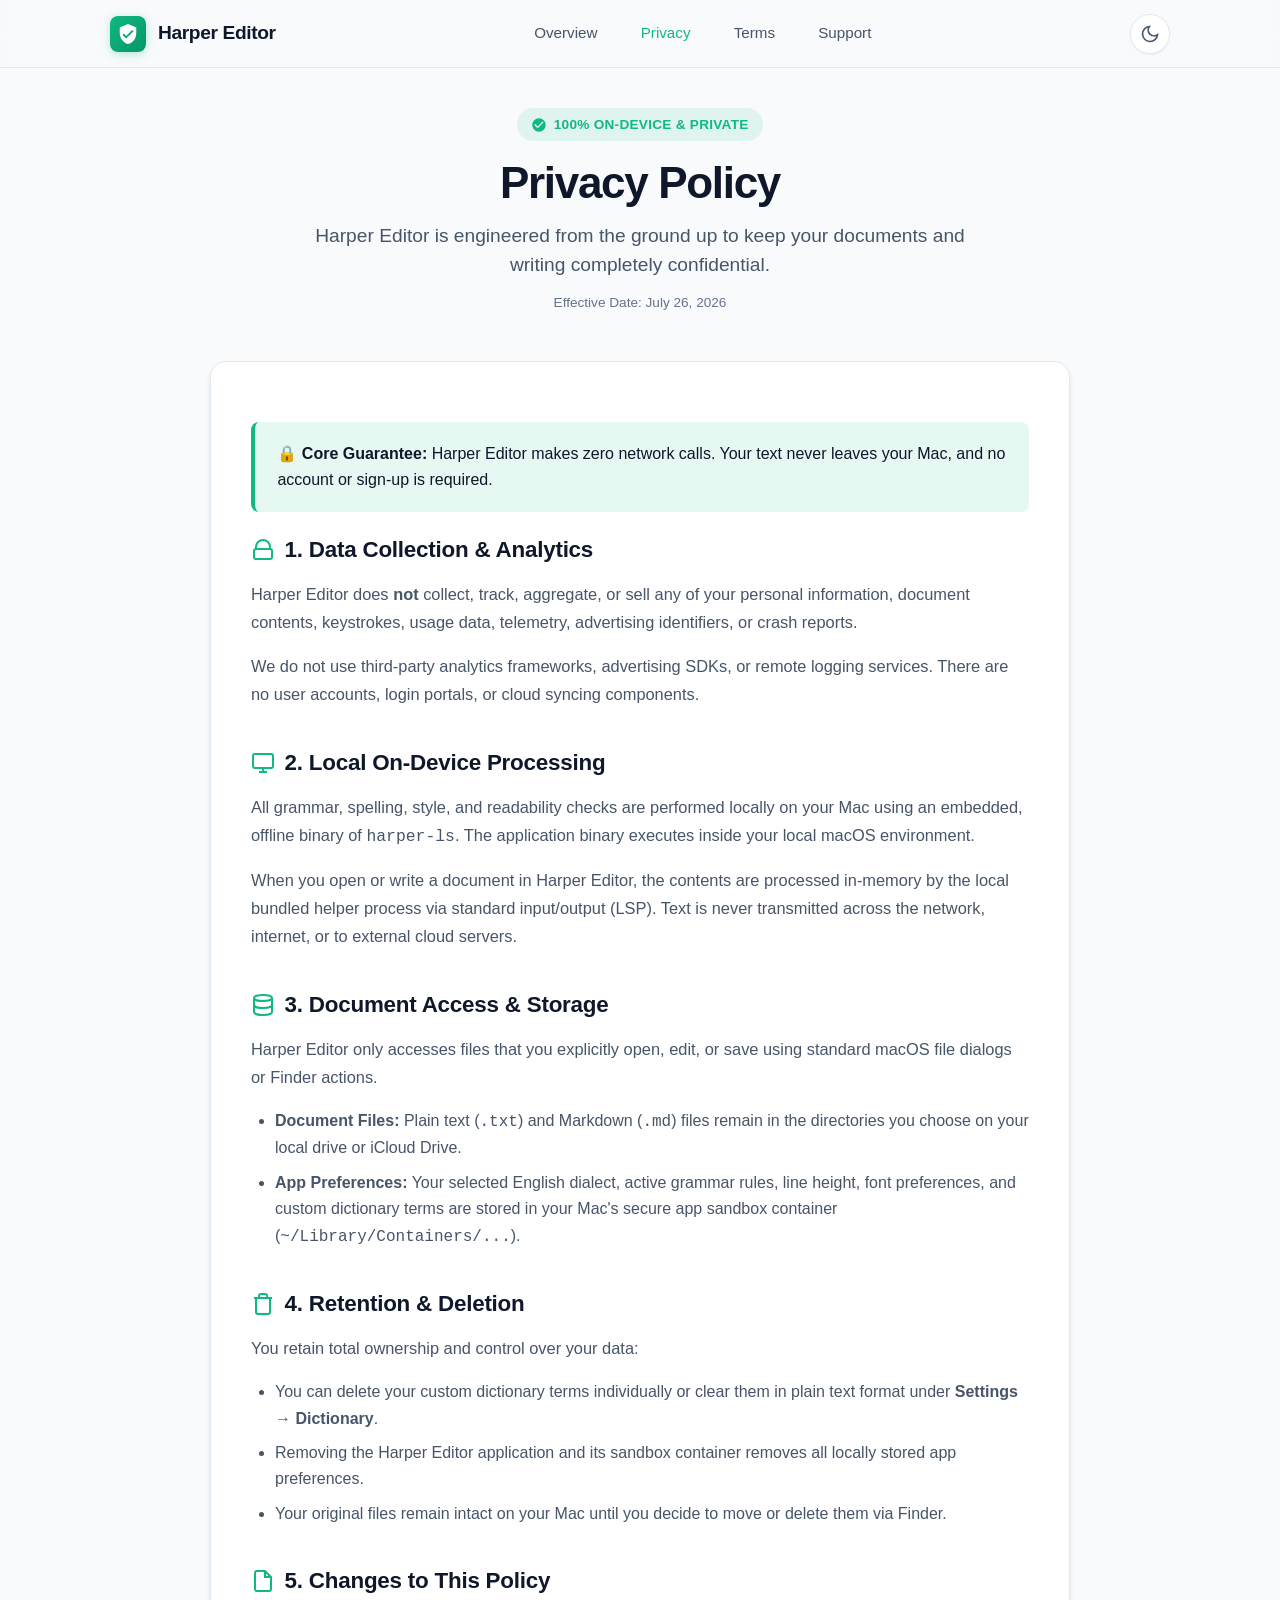
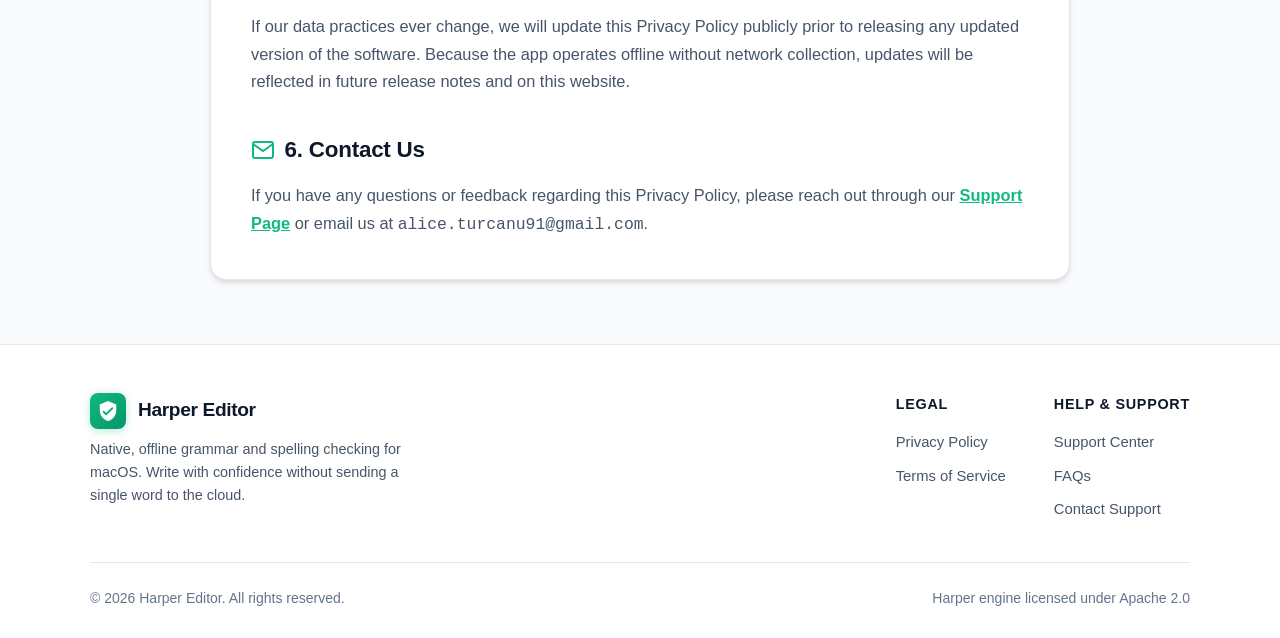
==== privacy.html @ cadb50de "Add files via upload" ====
<!DOCTYPE html>
<html lang="en">
<head>
  <meta charset="UTF-8">
  <meta name="viewport" content="width=device-width, initial-scale=1.0">
  <title>Privacy Policy — Harper Editor</title>
  <meta name="description" content="Harper Editor Privacy Policy. Learn how your data stays 100% private on your Mac with zero cloud processing or tracking.">
  <link rel="stylesheet" href="styles.css">
  <link rel="icon" href="data:image/svg+xml,<svg xmlns=%22http://www.w3.org/2000/svg%22 viewBox=%220 0 100 100%22><text y=%22.9em%22 font-size=%2290%22>🛡️</text></svg>">
</head>
<body>
  <!-- Header / Navigation -->
  <header class="navbar">
    <div class="nav-container">
      <a href="index.html" class="brand-link">
        <div class="brand-icon">
          <svg viewBox="0 0 24 24"><path d="M12 1L3 5v6c0 5.55 3.84 10.74 9 12 5.16-1.26 9-5.45 9-12V5l-9-4zm-2 16l-4-4 1.41-1.41L10 14.17l6.59-6.59L18 9l-8 8z"/></svg>
        </div>
        <span>Harper Editor</span>
      </a>

      <ul class="nav-links">
        <li><a href="index.html">Overview</a></li>
        <li><a href="privacy.html" class="active">Privacy</a></li>
        <li><a href="terms.html">Terms</a></li>
        <li><a href="support.html">Support</a></li>
      </ul>

      <div class="nav-actions">
        <button class="theme-toggle-btn" id="theme-toggle" aria-label="Toggle light/dark theme">
          <svg viewBox="0 0 24 24" fill="none" stroke="currentColor" stroke-width="2"><path d="M21 12.79A9 9 0 1 1 11.21 3 7 7 0 0 0 21 12.79z"/></svg>
        </button>

        <button class="mobile-menu-btn" id="mobile-menu-btn" aria-label="Toggle navigation menu">
          <svg viewBox="0 0 24 24" fill="none" stroke="currentColor" stroke-width="2"><path d="M4 6h16M4 12h16M4 18h16"/></svg>
        </button>
      </div>
    </div>

    <!-- Mobile Drawer -->
    <div class="mobile-nav-drawer" id="mobile-drawer">
      <a href="index.html">Overview</a>
      <a href="privacy.html" class="active">Privacy Policy</a>
      <a href="terms.html">Terms of Service</a>
      <a href="support.html">Support & Help Center</a>
    </div>
  </header>

  <!-- Main Content -->
  <main class="main-content">
    <div class="page-hero">
      <div class="hero-badge">
        <svg viewBox="0 0 24 24" fill="currentColor"><path d="M12 2C6.48 2 2 6.48 2 12s4.48 10 10 10 10-4.48 10-10S17.52 2 12 2zm-2 15l-5-5 1.41-1.41L10 14.17l7.59-7.59L19 8l-9 9z"/></svg>
        100% On-Device & Private
      </div>
      <h1>Privacy Policy</h1>
      <p class="subtitle">Harper Editor is engineered from the ground up to keep your documents and writing completely confidential.</p>
      <span class="last-updated">Effective Date: July 26, 2026</span>
    </div>

    <div class="doc-card">
      <div class="highlight-box">
        <p>🔒 <strong>Core Guarantee:</strong> Harper Editor makes zero network calls. Your text never leaves your Mac, and no account or sign-up is required.</p>
      </div>

      <div class="doc-section">
        <h2>
          <svg viewBox="0 0 24 24" fill="none" stroke="currentColor" stroke-width="2"><path d="M19 11H5m14 0a2 2 0 012 2v6a2 2 0 01-2 2H5a2 2 0 01-2-2v-6a2 2 0 012-2m14 0V9a7 7 0 00-14 0v2"/></svg>
          1. Data Collection & Analytics
        </h2>
        <p>Harper Editor does <strong>not</strong> collect, track, aggregate, or sell any of your personal information, document contents, keystrokes, usage data, telemetry, advertising identifiers, or crash reports.</p>
        <p>We do not use third-party analytics frameworks, advertising SDKs, or remote logging services. There are no user accounts, login portals, or cloud syncing components.</p>
      </div>

      <div class="doc-section">
        <h2>
          <svg viewBox="0 0 24 24" fill="none" stroke="currentColor" stroke-width="2"><rect x="2" y="3" width="20" height="14" rx="2" ry="2"/><line x1="8" y1="21" x2="16" y2="21"/><line x1="12" y1="17" x2="12" y2="21"/></svg>
          2. Local On-Device Processing
        </h2>
        <p>All grammar, spelling, style, and readability checks are performed locally on your Mac using an embedded, offline binary of <code>harper-ls</code>. The application binary executes inside your local macOS environment.</p>
        <p>When you open or write a document in Harper Editor, the contents are processed in-memory by the local bundled helper process via standard input/output (LSP). Text is never transmitted across the network, internet, or to external cloud servers.</p>
      </div>

      <div class="doc-section">
        <h2>
          <svg viewBox="0 0 24 24" fill="none" stroke="currentColor" stroke-width="2"><ellipse cx="12" cy="5" rx="9" ry="3"/><path d="M21 12c0 1.66-4 3-9 3s-9-1.34-9-3"/><path d="M3 5v14c0 1.66 4 3 9 3s9-1.34 9-3V5"/></svg>
          3. Document Access & Storage
        </h2>
        <p>Harper Editor only accesses files that you explicitly open, edit, or save using standard macOS file dialogs or Finder actions.</p>
        <ul>
          <li><strong>Document Files:</strong> Plain text (<code>.txt</code>) and Markdown (<code>.md</code>) files remain in the directories you choose on your local drive or iCloud Drive.</li>
          <li><strong>App Preferences:</strong> Your selected English dialect, active grammar rules, line height, font preferences, and custom dictionary terms are stored in your Mac's secure app sandbox container (<code>~/Library/Containers/...</code>).</li>
        </ul>
      </div>

      <div class="doc-section">
        <h2>
          <svg viewBox="0 0 24 24" fill="none" stroke="currentColor" stroke-width="2"><path d="M3 6h18M19 6v14a2 2 0 01-2 2H7a2 2 0 01-2-2V6m3 0V4a2 2 0 012-2h4a2 2 0 012 2v2"/></svg>
          4. Retention & Deletion
        </h2>
        <p>You retain total ownership and control over your data:</p>
        <ul>
          <li>You can delete your custom dictionary terms individually or clear them in plain text format under <strong>Settings → Dictionary</strong>.</li>
          <li>Removing the Harper Editor application and its sandbox container removes all locally stored app preferences.</li>
          <li>Your original files remain intact on your Mac until you decide to move or delete them via Finder.</li>
        </ul>
      </div>

      <div class="doc-section">
        <h2>
          <svg viewBox="0 0 24 24" fill="none" stroke="currentColor" stroke-width="2"><path d="M14 2H6a2 2 0 00-2 2v16a2 2 0 002 2h12a2 2 0 002-2V8z"/><polyline points="14 2 14 8 20 8"/></svg>
          5. Changes to This Policy
        </h2>
        <p>If our data practices ever change, we will update this Privacy Policy publicly prior to releasing any updated version of the software. Because the app operates offline without network collection, updates will be reflected in future release notes and on this website.</p>
      </div>

      <div class="doc-section">
        <h2>
          <svg viewBox="0 0 24 24" fill="none" stroke="currentColor" stroke-width="2"><path d="M4 4h16c1.1 0 2 .9 2 2v12c0 1.1-.9 2-2 2H4c-1.1 0-2-.9-2-2V6c0-1.1.9-2 2-2z"/><polyline points="22,6 12,13 2,6"/></svg>
          6. Contact Us
        </h2>
        <p>If you have any questions or feedback regarding this Privacy Policy, please reach out through our <a href="support.html" style="color: var(--accent-color); font-weight: 600;">Support Page</a> or email us at <code>alice.turcanu91@gmail.com</code>.</p>
      </div>
    </div>
  </main>

  <!-- Footer -->
  <footer class="site-footer">
    <div class="footer-container">
      <div class="footer-top">
        <div class="footer-brand">
          <a href="index.html" class="brand-link">
            <div class="brand-icon">
              <svg viewBox="0 0 24 24"><path d="M12 1L3 5v6c0 5.55 3.84 10.74 9 12 5.16-1.26 9-5.45 9-12V5l-9-4zm-2 16l-4-4 1.41-1.41L10 14.17l6.59-6.59L18 9l-8 8z"/></svg>
            </div>
            <span>Harper Editor</span>
          </a>
          <p>Native, offline grammar and spelling checking for macOS. Write with confidence without sending a single word to the cloud.</p>
        </div>

        <div class="footer-links-group">
          <div class="footer-col">
            <h4>Legal</h4>
            <ul>
              <li><a href="privacy.html">Privacy Policy</a></li>
              <li><a href="terms.html">Terms of Service</a></li>
            </ul>
          </div>

          <div class="footer-col">
            <h4>Help & Support</h4>
            <ul>
              <li><a href="support.html">Support Center</a></li>
              <li><a href="support.html#faq">FAQs</a></li>
              <li><a href="support.html#contact">Contact Support</a></li>
            </ul>
          </div>
        </div>
      </div>

      <div class="footer-bottom">
        <p>&copy; 2026 Harper Editor. All rights reserved.</p>
        <p>Harper engine licensed under Apache 2.0</p>
      </div>
    </div>
  </footer>

  <script src="script.js"></script>
</body>
</html>
---- styles.css ----
/* Harper Editor - Web Stylesheet */
:root {
  --bg-primary: #f8fafc;
  --bg-secondary: #ffffff;
  --bg-card: #ffffff;
  --bg-header: rgba(248, 250, 252, 0.85);
  --text-primary: #0f172a;
  --text-secondary: #475569;
  --text-muted: #64748b;
  --border-color: #e2e8f0;
  --accent-color: #10b981;
  --accent-hover: #059669;
  --accent-light: rgba(16, 185, 129, 0.1);
  --shadow-sm: 0 1px 2px 0 rgba(0, 0, 0, 0.05);
  --shadow-md: 0 4px 6px -1px rgba(0, 0, 0, 0.1), 0 2px 4px -1px rgba(0, 0, 0, 0.06);
  --shadow-lg: 0 10px 25px -5px rgba(0, 0, 0, 0.1), 0 8px 10px -6px rgba(0, 0, 0, 0.04);
  --radius-sm: 8px;
  --radius-md: 12px;
  --radius-lg: 16px;
  --radius-full: 9999px;
  --font-sans: -apple-system, BlinkMacSystemFont, "SF Pro Display", "SF Pro Text", "Segoe UI", Roboto, Helvetica, Arial, sans-serif;
  --font-mono: ui-monospace, SFMono-Regular, Menlo, Monaco, Consolas, monospace;
}

[data-theme="dark"] {
  --bg-primary: #0b0f17;
  --bg-secondary: #111827;
  --bg-card: #151c28;
  --bg-header: rgba(11, 15, 23, 0.85);
  --text-primary: #f9fafb;
  --text-secondary: #d1d5db;
  --text-muted: #9ca3af;
  --border-color: #26334d;
  --accent-color: #10b981;
  --accent-hover: #34d399;
  --accent-light: rgba(16, 185, 129, 0.15);
  --shadow-sm: 0 1px 2px 0 rgba(0, 0, 0, 0.3);
  --shadow-md: 0 4px 6px -1px rgba(0, 0, 0, 0.4);
  --shadow-lg: 0 10px 25px -3px rgba(0, 0, 0, 0.5);
}

@media (prefers-color-scheme: dark) {
  :root:not([data-theme="light"]) {
    --bg-primary: #0b0f17;
    --bg-secondary: #111827;
    --bg-card: #151c28;
    --bg-header: rgba(11, 15, 23, 0.85);
    --text-primary: #f9fafb;
    --text-secondary: #d1d5db;
    --text-muted: #9ca3af;
    --border-color: #26334d;
    --accent-color: #10b981;
    --accent-hover: #34d399;
    --accent-light: rgba(16, 185, 129, 0.15);
    --shadow-sm: 0 1px 2px 0 rgba(0, 0, 0, 0.3);
    --shadow-md: 0 4px 6px -1px rgba(0, 0, 0, 0.4);
    --shadow-lg: 0 10px 25px -3px rgba(0, 0, 0, 0.5);
  }
}

* {
  box-sizing: border-box;
  margin: 0;
  padding: 0;
  -webkit-tap-highlight-color: transparent;
}

html {
  scroll-behavior: smooth;
  font-size: 16px;
}

body {
  font-family: var(--font-sans);
  background-color: var(--bg-primary);
  color: var(--text-primary);
  line-height: 1.6;
  min-height: 100vh;
  display: flex;
  flex-direction: column;
  transition: background-color 0.3s ease, color 0.3s ease;
  overflow-x: hidden;
}

/* Header & Navigation */
header.navbar {
  position: sticky;
  top: 0;
  z-index: 100;
  background-color: var(--bg-header);
  backdrop-filter: blur(16px);
  -webkit-backdrop-filter: blur(16px);
  border-bottom: 1px solid var(--border-color);
  transition: background-color 0.3s ease, border-color 0.3s ease;
}

.nav-container {
  max-width: 1100px;
  margin: 0 auto;
  padding: 0.85rem 1.25rem;
  display: flex;
  align-items: center;
  justify-content: space-between;
}

.brand-link {
  display: flex;
  align-items: center;
  gap: 0.75rem;
  text-decoration: none;
  color: var(--text-primary);
  font-weight: 700;
  font-size: 1.2rem;
  letter-spacing: -0.02em;
}

.brand-icon {
  width: 36px;
  height: 36px;
  border-radius: var(--radius-sm);
  background: linear-gradient(135deg, #10b981 0%, #059669 100%);
  display: flex;
  align-items: center;
  justify-content: center;
  color: #ffffff;
  box-shadow: 0 2px 8px rgba(16, 185, 129, 0.3);
}

.brand-icon svg {
  width: 22px;
  height: 22px;
  fill: currentColor;
}

.nav-links {
  display: flex;
  align-items: center;
  gap: 1.5rem;
  list-style: none;
}

.nav-links a {
  text-decoration: none;
  color: var(--text-secondary);
  font-weight: 500;
  font-size: 0.95rem;
  transition: color 0.2s ease;
  padding: 0.4rem 0.6rem;
  border-radius: var(--radius-sm);
}

.nav-links a:hover,
.nav-links a.active {
  color: var(--accent-color);
}

.nav-actions {
  display: flex;
  align-items: center;
  gap: 0.75rem;
}

.theme-toggle-btn {
  background: var(--bg-card);
  border: 1px solid var(--border-color);
  color: var(--text-secondary);
  width: 40px;
  height: 40px;
  border-radius: var(--radius-full);
  display: flex;
  align-items: center;
  justify-content: center;
  cursor: pointer;
  transition: all 0.2s ease;
  box-shadow: var(--shadow-sm);
}

.theme-toggle-btn:hover {
  color: var(--accent-color);
  border-color: var(--accent-color);
}

.theme-toggle-btn svg {
  width: 20px;
  height: 20px;
}

.mobile-menu-btn {
  display: none;
  background: var(--bg-card);
  border: 1px solid var(--border-color);
  color: var(--text-primary);
  width: 40px;
  height: 40px;
  border-radius: var(--radius-sm);
  align-items: center;
  justify-content: center;
  cursor: pointer;
}

.mobile-menu-btn svg {
  width: 22px;
  height: 22px;
}

/* Mobile Nav Drawer */
.mobile-nav-drawer {
  display: none;
  flex-direction: column;
  background: var(--bg-card);
  border-bottom: 1px solid var(--border-color);
  padding: 1rem 1.25rem;
  gap: 0.75rem;
}

.mobile-nav-drawer.open {
  display: flex;
}

.mobile-nav-drawer a {
  text-decoration: none;
  color: var(--text-primary);
  font-size: 1.05rem;
  font-weight: 500;
  padding: 0.65rem 0.85rem;
  border-radius: var(--radius-sm);
  display: flex;
  align-items: center;
  justify-content: space-between;
  transition: background-color 0.2s ease;
}

.mobile-nav-drawer a:hover,
.mobile-nav-drawer a.active {
  background-color: var(--accent-light);
  color: var(--accent-color);
}

/* Page Layout & Container */
main.main-content {
  flex: 1;
  max-width: 900px;
  width: 100%;
  margin: 0 auto;
  padding: 2.5rem 1.25rem 4rem;
}

/* Hero Section */
.page-hero {
  text-align: center;
  margin-bottom: 3rem;
  position: relative;
}

.hero-badge {
  display: inline-flex;
  align-items: center;
  gap: 0.4rem;
  padding: 0.35rem 0.9rem;
  border-radius: var(--radius-full);
  background-color: var(--accent-light);
  color: var(--accent-color);
  font-size: 0.85rem;
  font-weight: 600;
  margin-bottom: 1rem;
  letter-spacing: 0.02em;
  text-transform: uppercase;
}

.hero-badge svg {
  width: 16px;
  height: 16px;
}

.page-hero h1 {
  font-size: clamp(2rem, 5vw, 2.75rem);
  font-weight: 800;
  letter-spacing: -0.03em;
  line-height: 1.2;
  margin-bottom: 0.75rem;
  color: var(--text-primary);
}

.page-hero p.subtitle {
  font-size: clamp(1rem, 2.5vw, 1.2rem);
  color: var(--text-secondary);
  max-width: 650px;
  margin: 0 auto;
  line-height: 1.5;
}

.last-updated {
  display: block;
  margin-top: 0.75rem;
  font-size: 0.85rem;
  color: var(--text-muted);
}

/* Document & Card Container */
.doc-card {
  background-color: var(--bg-card);
  border: 1px solid var(--border-color);
  border-radius: var(--radius-lg);
  padding: 2.5rem;
  box-shadow: var(--shadow-md);
  transition: border-color 0.3s ease, box-shadow 0.3s ease;
}

.doc-section {
  margin-bottom: 2.25rem;
}

.doc-section:last-child {
  margin-bottom: 0;
}

.doc-section h2 {
  font-size: 1.4rem;
  font-weight: 700;
  letter-spacing: -0.01em;
  color: var(--text-primary);
  margin-bottom: 0.85rem;
  display: flex;
  align-items: center;
  gap: 0.6rem;
}

.doc-section h2 svg {
  width: 24px;
  height: 24px;
  color: var(--accent-color);
  flex-shrink: 0;
}

.doc-section h3 {
  font-size: 1.15rem;
  font-weight: 600;
  color: var(--text-primary);
  margin: 1.25rem 0 0.5rem;
}

.doc-section p {
  color: var(--text-secondary);
  font-size: 1.025rem;
  line-height: 1.7;
  margin-bottom: 1rem;
}

.doc-section p:last-child {
  margin-bottom: 0;
}

.doc-section ul,
.doc-section ol {
  margin: 0.75rem 0 1rem 1.5rem;
  color: var(--text-secondary);
}

.doc-section li {
  margin-bottom: 0.5rem;
  line-height: 1.65;
  font-size: 1rem;
}

.highlight-box {
  background-color: var(--accent-light);
  border-left: 4px solid var(--accent-color);
  border-radius: var(--radius-sm);
  padding: 1.2rem 1.4rem;
  margin: 1.25rem 0;
}

.highlight-box p {
  color: var(--text-primary);
  font-weight: 500;
  margin-bottom: 0;
}

/* Support Center Specific Styles */
.search-container {
  max-width: 600px;
  margin: 0 auto 2.5rem;
  position: relative;
}

.search-input-wrapper {
  position: relative;
  display: flex;
  align-items: center;
}

.search-input-wrapper svg.search-icon {
  position: absolute;
  left: 1.2rem;
  width: 20px;
  height: 20px;
  color: var(--text-muted);
  pointer-events: none;
}

.search-input {
  width: 100%;
  padding: 1rem 1.2rem 1rem 3.2rem;
  font-size: 1.05rem;
  font-family: var(--font-sans);
  background-color: var(--bg-card);
  border: 1px solid var(--border-color);
  border-radius: var(--radius-full);
  color: var(--text-primary);
  box-shadow: var(--shadow-md);
  outline: none;
  transition: all 0.2s ease;
}

.search-input:focus {
  border-color: var(--accent-color);
  box-shadow: 0 0 0 4px var(--accent-light), var(--shadow-md);
}

.search-input::placeholder {
  color: var(--text-muted);
}

/* Support Categories Grid */
.categories-grid {
  display: grid;
  grid-template-columns: repeat(auto-fit, minmax(260px, 1fr));
  gap: 1.25rem;
  margin-bottom: 3rem;
}

.category-card {
  background-color: var(--bg-card);
  border: 1px solid var(--border-color);
  border-radius: var(--radius-md);
  padding: 1.5rem;
  transition: transform 0.2s ease, border-color 0.2s ease, box-shadow 0.2s ease;
  text-decoration: none;
  color: inherit;
  display: flex;
  flex-direction: column;
}

.category-card:hover {
  transform: translateY(-4px);
  border-color: var(--accent-color);
  box-shadow: var(--shadow-lg);
}

.category-icon {
  width: 48px;
  height: 48px;
  border-radius: var(--radius-sm);
  background-color: var(--accent-light);
  color: var(--accent-color);
  display: flex;
  align-items: center;
  justify-content: center;
  margin-bottom: 1rem;
}

.category-icon svg {
  width: 26px;
  height: 26px;
}

.category-card h3 {
  font-size: 1.15rem;
  font-weight: 700;
  margin-bottom: 0.4rem;
  color: var(--text-primary);
}

.category-card p {
  font-size: 0.925rem;
  color: var(--text-secondary);
  line-height: 1.5;
}

/* FAQ Accordion */
.faq-section {
  margin-bottom: 3rem;
}

.faq-title {
  font-size: 1.6rem;
  font-weight: 800;
  margin-bottom: 1.25rem;
  color: var(--text-primary);
  text-align: center;
}

.faq-list {
  display: flex;
  flex-direction: column;
  gap: 0.85rem;
}

.faq-item {
  background-color: var(--bg-card);
  border: 1px solid var(--border-color);
  border-radius: var(--radius-md);
  overflow: hidden;
  transition: border-color 0.2s ease;
}

.faq-item:hover {
  border-color: var(--accent-color);
}

.faq-question {
  width: 100%;
  padding: 1.15rem 1.4rem;
  background: none;
  border: none;
  text-align: left;
  font-size: 1.05rem;
  font-weight: 600;
  font-family: var(--font-sans);
  color: var(--text-primary);
  display: flex;
  align-items: center;
  justify-content: space-between;
  gap: 1rem;
  cursor: pointer;
}

.faq-chevron {
  width: 20px;
  height: 20px;
  color: var(--text-muted);
  transition: transform 0.3s ease;
  flex-shrink: 0;
}

.faq-item.active .faq-chevron {
  transform: rotate(180deg);
  color: var(--accent-color);
}

.faq-answer {
  max-height: 0;
  overflow: hidden;
  transition: max-height 0.3s cubic-bezier(0, 1, 0, 1), padding 0.3s ease;
  padding: 0 1.4rem;
}

.faq-item.active .faq-answer {
  max-height: 500px;
  padding: 0 1.4rem 1.25rem;
  transition: max-height 0.3s ease-in-out, padding 0.3s ease;
}

.faq-answer p {
  color: var(--text-secondary);
  font-size: 0.975rem;
  line-height: 1.65;
}

/* Contact Form */
.contact-section {
  background-color: var(--bg-card);
  border: 1px solid var(--border-color);
  border-radius: var(--radius-lg);
  padding: 2.25rem;
  box-shadow: var(--shadow-md);
}

.contact-section h2 {
  font-size: 1.5rem;
  font-weight: 700;
  margin-bottom: 0.5rem;
  color: var(--text-primary);
}

.contact-section p.contact-desc {
  color: var(--text-secondary);
  font-size: 0.975rem;
  margin-bottom: 1.5rem;
}

.form-group {
  margin-bottom: 1.25rem;
}

.form-group label {
  display: block;
  font-size: 0.9rem;
  font-weight: 600;
  color: var(--text-primary);
  margin-bottom: 0.4rem;
}

.form-control {
  width: 100%;
  padding: 0.8rem 1rem;
  font-size: 1rem;
  font-family: var(--font-sans);
  background-color: var(--bg-primary);
  border: 1px solid var(--border-color);
  border-radius: var(--radius-sm);
  color: var(--text-primary);
  outline: none;
  transition: border-color 0.2s ease, box-shadow 0.2s ease;
}

.form-control:focus {
  border-color: var(--accent-color);
  box-shadow: 0 0 0 3px var(--accent-light);
}

textarea.form-control {
  min-height: 130px;
  resize: vertical;
}

.btn-submit {
  display: inline-flex;
  align-items: center;
  justify-content: center;
  gap: 0.5rem;
  width: 100%;
  padding: 0.9rem 1.5rem;
  font-size: 1.025rem;
  font-weight: 600;
  font-family: var(--font-sans);
  color: #ffffff;
  background: linear-gradient(135deg, #10b981 0%, #059669 100%);
  border: none;
  border-radius: var(--radius-sm);
  cursor: pointer;
  transition: transform 0.15 ease, box-shadow 0.2s ease;
  box-shadow: 0 4px 12px rgba(16, 185, 129, 0.3);
}

.btn-submit:hover {
  transform: translateY(-1px);
  box-shadow: 0 6px 16px rgba(16, 185, 129, 0.4);
}

.btn-submit:active {
  transform: translateY(0);
}

.form-alert {
  display: none;
  margin-top: 1rem;
  padding: 0.9rem 1.1rem;
  border-radius: var(--radius-sm);
  font-size: 0.95rem;
  font-weight: 500;
}

.form-alert.success {
  display: flex;
  align-items: center;
  gap: 0.5rem;
  background-color: rgba(16, 185, 129, 0.15);
  color: #10b981;
  border: 1px solid rgba(16, 185, 129, 0.3);
}

/* Landing Page Specific */
.features-grid {
  display: grid;
  grid-template-columns: repeat(auto-fit, minmax(280px, 1fr));
  gap: 1.5rem;
  margin: 3rem 0;
}

.feature-card {
  background: var(--bg-card);
  border: 1px solid var(--border-color);
  border-radius: var(--radius-md);
  padding: 1.75rem;
  box-shadow: var(--shadow-sm);
}

.feature-card h3 {
  font-size: 1.2rem;
  font-weight: 700;
  margin: 0.75rem 0 0.4rem;
  color: var(--text-primary);
}

.cta-box {
  background: linear-gradient(135deg, rgba(16, 185, 129, 0.1) 0%, rgba(5, 150, 105, 0.15) 100%);
  border: 1px solid rgba(16, 185, 129, 0.3);
  border-radius: var(--radius-lg);
  padding: 3rem 2rem;
  text-align: center;
  margin-top: 3rem;
}

.cta-box h2 {
  font-size: 1.8rem;
  font-weight: 800;
  margin-bottom: 0.75rem;
  color: var(--text-primary);
}

.btn-primary {
  display: inline-flex;
  align-items: center;
  gap: 0.6rem;
  padding: 0.85rem 1.75rem;
  font-size: 1.05rem;
  font-weight: 600;
  color: #ffffff;
  background: linear-gradient(135deg, #10b981 0%, #059669 100%);
  text-decoration: none;
  border-radius: var(--radius-full);
  box-shadow: 0 4px 14px rgba(16, 185, 129, 0.35);
  transition: transform 0.2s ease, box-shadow 0.2s ease;
  margin-top: 1.25rem;
}

.btn-primary:hover {
  transform: translateY(-2px);
  box-shadow: 0 6px 20px rgba(16, 185, 129, 0.45);
}

/* Footer */
footer.site-footer {
  background-color: var(--bg-secondary);
  border-top: 1px solid var(--border-color);
  padding: 3rem 1.25rem 2rem;
  margin-top: auto;
  transition: background-color 0.3s ease, border-color 0.3s ease;
}

.footer-container {
  max-width: 1100px;
  margin: 0 auto;
  display: flex;
  flex-direction: column;
  gap: 2rem;
}

.footer-top {
  display: flex;
  flex-wrap: wrap;
  justify-content: space-between;
  gap: 2rem;
}

.footer-brand {
  max-width: 320px;
}

.footer-brand p {
  color: var(--text-secondary);
  font-size: 0.9rem;
  margin-top: 0.6rem;
}

.footer-links-group {
  display: flex;
  gap: 3rem;
  flex-wrap: wrap;
}

.footer-col h4 {
  font-size: 0.9rem;
  font-weight: 700;
  text-transform: uppercase;
  letter-spacing: 0.05em;
  color: var(--text-primary);
  margin-bottom: 0.85rem;
}

.footer-col ul {
  list-style: none;
}

.footer-col li {
  margin-bottom: 0.5rem;
}

.footer-col a {
  text-decoration: none;
  color: var(--text-secondary);
  font-size: 0.925rem;
  transition: color 0.2s ease;
}

.footer-col a:hover {
  color: var(--accent-color);
}

.footer-bottom {
  border-top: 1px solid var(--border-color);
  padding-top: 1.5rem;
  display: flex;
  align-items: center;
  justify-content: space-between;
  flex-wrap: wrap;
  gap: 1rem;
  font-size: 0.875rem;
  color: var(--text-muted);
}

/* Responsive Mobile Adjustments */
@media (max-width: 768px) {
  .nav-links {
    display: none;
  }

  .mobile-menu-btn {
    display: flex;
  }

  main.main-content {
    padding: 1.5rem 1rem 3rem;
  }

  .doc-card {
    padding: 1.5rem 1.2rem;
    border-radius: var(--radius-md);
  }

  .categories-grid {
    grid-template-columns: 1fr;
  }

  .contact-section {
    padding: 1.5rem 1.2rem;
  }

  .footer-links-group {
    gap: 2rem;
    width: 100%;
    justify-content: space-between;
  }
}
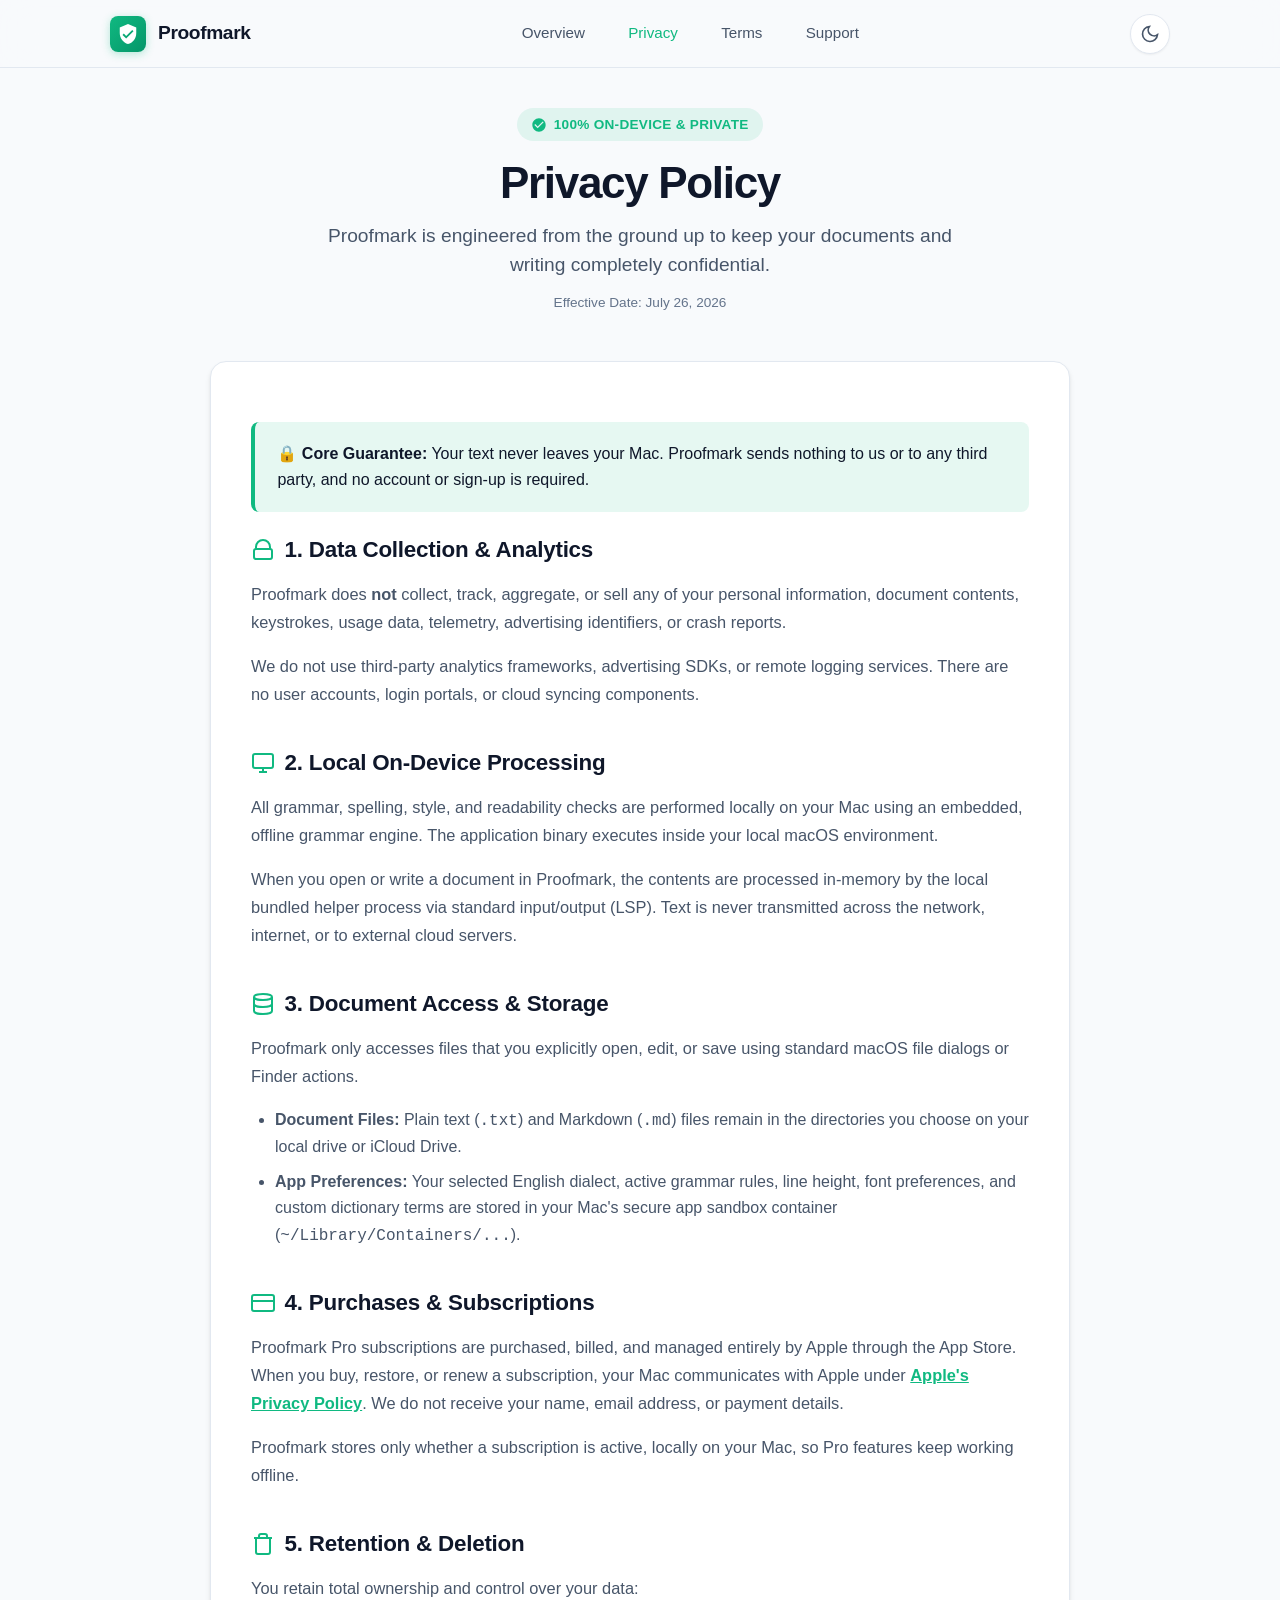
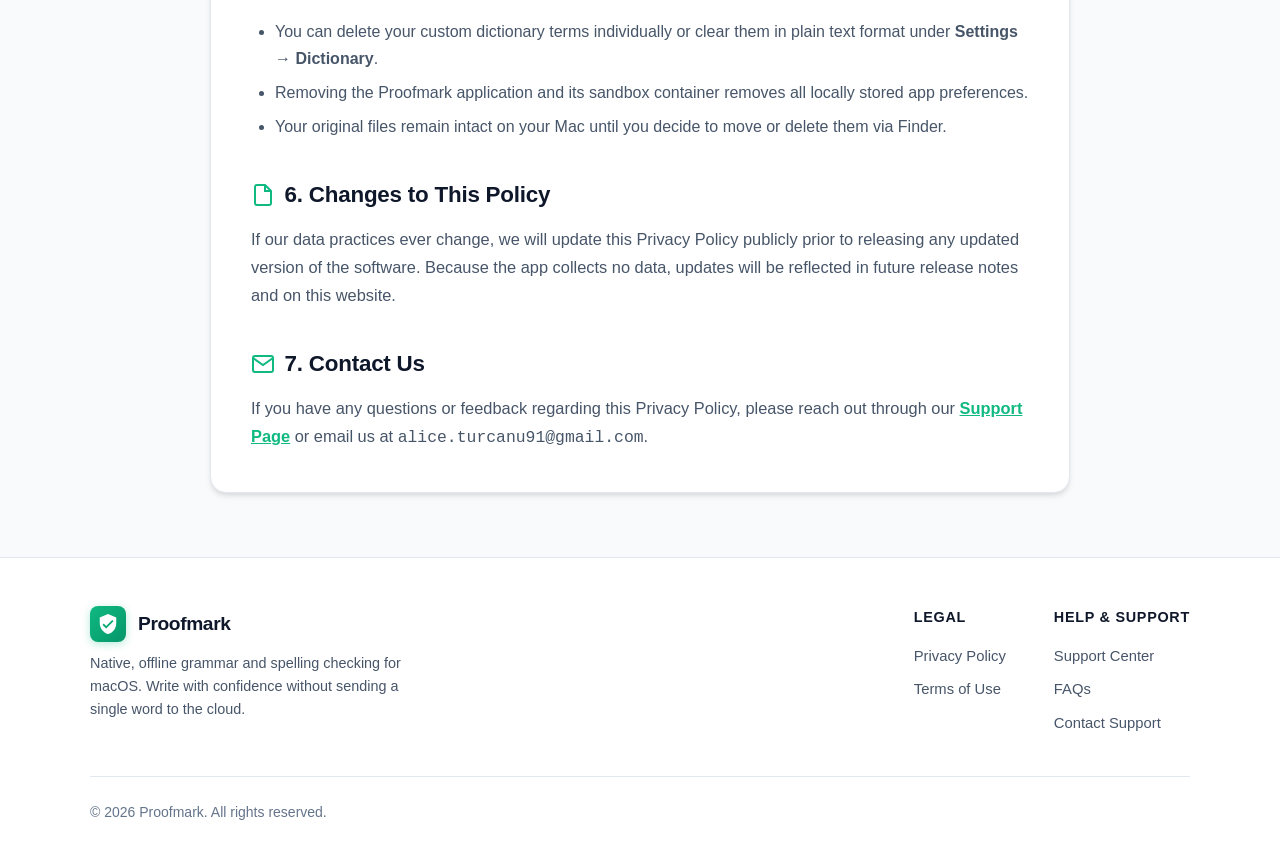
==== commit 64b9f08b: "Update legal HTMLs and terms/privacy/support" ====
--- a/privacy.html
+++ b/privacy.html
@@ -3,8 +3,8 @@
 <head>
   <meta charset="UTF-8">
   <meta name="viewport" content="width=device-width, initial-scale=1.0">
-  <title>Privacy Policy — Harper Editor</title>
-  <meta name="description" content="Harper Editor Privacy Policy. Learn how your data stays 100% private on your Mac with zero cloud processing or tracking.">
+  <title>Privacy Policy — Proofmark</title>
+  <meta name="description" content="Proofmark Privacy Policy. Learn how your data stays 100% private on your Mac with zero cloud processing or tracking.">
   <link rel="stylesheet" href="styles.css">
   <link rel="icon" href="data:image/svg+xml,<svg xmlns=%22http://www.w3.org/2000/svg%22 viewBox=%220 0 100 100%22><text y=%22.9em%22 font-size=%2290%22>🛡️</text></svg>">
 </head>
@@ -16,7 +16,7 @@
         <div class="brand-icon">
           <svg viewBox="0 0 24 24"><path d="M12 1L3 5v6c0 5.55 3.84 10.74 9 12 5.16-1.26 9-5.45 9-12V5l-9-4zm-2 16l-4-4 1.41-1.41L10 14.17l6.59-6.59L18 9l-8 8z"/></svg>
         </div>
-        <span>Harper Editor</span>
+        <span>Proofmark</span>
       </a>
 
       <ul class="nav-links">
@@ -41,7 +41,7 @@
     <div class="mobile-nav-drawer" id="mobile-drawer">
       <a href="index.html">Overview</a>
       <a href="privacy.html" class="active">Privacy Policy</a>
-      <a href="terms.html">Terms of Service</a>
+      <a href="terms.html">Terms of Use</a>
       <a href="support.html">Support & Help Center</a>
     </div>
   </header>
@@ -54,13 +54,13 @@
         100% On-Device & Private
       </div>
       <h1>Privacy Policy</h1>
-      <p class="subtitle">Harper Editor is engineered from the ground up to keep your documents and writing completely confidential.</p>
+      <p class="subtitle">Proofmark is engineered from the ground up to keep your documents and writing completely confidential.</p>
       <span class="last-updated">Effective Date: July 26, 2026</span>
     </div>
 
     <div class="doc-card">
       <div class="highlight-box">
-        <p>🔒 <strong>Core Guarantee:</strong> Harper Editor makes zero network calls. Your text never leaves your Mac, and no account or sign-up is required.</p>
+        <p>🔒 <strong>Core Guarantee:</strong> Your text never leaves your Mac. Proofmark sends nothing to us or to any third party, and no account or sign-up is required.</p>
       </div>
 
       <div class="doc-section">
@@ -68,7 +68,7 @@
           <svg viewBox="0 0 24 24" fill="none" stroke="currentColor" stroke-width="2"><path d="M19 11H5m14 0a2 2 0 012 2v6a2 2 0 01-2 2H5a2 2 0 01-2-2v-6a2 2 0 012-2m14 0V9a7 7 0 00-14 0v2"/></svg>
           1. Data Collection & Analytics
         </h2>
-        <p>Harper Editor does <strong>not</strong> collect, track, aggregate, or sell any of your personal information, document contents, keystrokes, usage data, telemetry, advertising identifiers, or crash reports.</p>
+        <p>Proofmark does <strong>not</strong> collect, track, aggregate, or sell any of your personal information, document contents, keystrokes, usage data, telemetry, advertising identifiers, or crash reports.</p>
         <p>We do not use third-party analytics frameworks, advertising SDKs, or remote logging services. There are no user accounts, login portals, or cloud syncing components.</p>
       </div>
 
@@ -77,8 +77,8 @@
           <svg viewBox="0 0 24 24" fill="none" stroke="currentColor" stroke-width="2"><rect x="2" y="3" width="20" height="14" rx="2" ry="2"/><line x1="8" y1="21" x2="16" y2="21"/><line x1="12" y1="17" x2="12" y2="21"/></svg>
           2. Local On-Device Processing
         </h2>
-        <p>All grammar, spelling, style, and readability checks are performed locally on your Mac using an embedded, offline binary of <code>harper-ls</code>. The application binary executes inside your local macOS environment.</p>
-        <p>When you open or write a document in Harper Editor, the contents are processed in-memory by the local bundled helper process via standard input/output (LSP). Text is never transmitted across the network, internet, or to external cloud servers.</p>
+        <p>All grammar, spelling, style, and readability checks are performed locally on your Mac using an embedded, offline grammar engine. The application binary executes inside your local macOS environment.</p>
+        <p>When you open or write a document in Proofmark, the contents are processed in-memory by the local bundled helper process via standard input/output (LSP). Text is never transmitted across the network, internet, or to external cloud servers.</p>
       </div>
 
       <div class="doc-section">
@@ -86,7 +86,7 @@
           <svg viewBox="0 0 24 24" fill="none" stroke="currentColor" stroke-width="2"><ellipse cx="12" cy="5" rx="9" ry="3"/><path d="M21 12c0 1.66-4 3-9 3s-9-1.34-9-3"/><path d="M3 5v14c0 1.66 4 3 9 3s9-1.34 9-3V5"/></svg>
           3. Document Access & Storage
         </h2>
-        <p>Harper Editor only accesses files that you explicitly open, edit, or save using standard macOS file dialogs or Finder actions.</p>
+        <p>Proofmark only accesses files that you explicitly open, edit, or save using standard macOS file dialogs or Finder actions.</p>
         <ul>
           <li><strong>Document Files:</strong> Plain text (<code>.txt</code>) and Markdown (<code>.md</code>) files remain in the directories you choose on your local drive or iCloud Drive.</li>
           <li><strong>App Preferences:</strong> Your selected English dialect, active grammar rules, line height, font preferences, and custom dictionary terms are stored in your Mac's secure app sandbox container (<code>~/Library/Containers/...</code>).</li>
@@ -95,13 +95,22 @@
 
       <div class="doc-section">
         <h2>
+          <svg viewBox="0 0 24 24" fill="none" stroke="currentColor" stroke-width="2"><rect x="1" y="4" width="22" height="16" rx="2" ry="2"/><line x1="1" y1="10" x2="23" y2="10"/></svg>
+          4. Purchases &amp; Subscriptions
+        </h2>
+        <p>Proofmark Pro subscriptions are purchased, billed, and managed entirely by Apple through the App Store. When you buy, restore, or renew a subscription, your Mac communicates with Apple under <a href="https://www.apple.com/legal/privacy/" style="color: var(--accent-color); font-weight: 600;">Apple's Privacy Policy</a>. We do not receive your name, email address, or payment details.</p>
+        <p>Proofmark stores only whether a subscription is active, locally on your Mac, so Pro features keep working offline.</p>
+      </div>
+
+      <div class="doc-section">
+        <h2>
           <svg viewBox="0 0 24 24" fill="none" stroke="currentColor" stroke-width="2"><path d="M3 6h18M19 6v14a2 2 0 01-2 2H7a2 2 0 01-2-2V6m3 0V4a2 2 0 012-2h4a2 2 0 012 2v2"/></svg>
-          4. Retention & Deletion
+          5. Retention & Deletion
         </h2>
         <p>You retain total ownership and control over your data:</p>
         <ul>
           <li>You can delete your custom dictionary terms individually or clear them in plain text format under <strong>Settings → Dictionary</strong>.</li>
-          <li>Removing the Harper Editor application and its sandbox container removes all locally stored app preferences.</li>
+          <li>Removing the Proofmark application and its sandbox container removes all locally stored app preferences.</li>
           <li>Your original files remain intact on your Mac until you decide to move or delete them via Finder.</li>
         </ul>
       </div>
@@ -109,15 +118,15 @@
       <div class="doc-section">
         <h2>
           <svg viewBox="0 0 24 24" fill="none" stroke="currentColor" stroke-width="2"><path d="M14 2H6a2 2 0 00-2 2v16a2 2 0 002 2h12a2 2 0 002-2V8z"/><polyline points="14 2 14 8 20 8"/></svg>
-          5. Changes to This Policy
+          6. Changes to This Policy
         </h2>
-        <p>If our data practices ever change, we will update this Privacy Policy publicly prior to releasing any updated version of the software. Because the app operates offline without network collection, updates will be reflected in future release notes and on this website.</p>
+        <p>If our data practices ever change, we will update this Privacy Policy publicly prior to releasing any updated version of the software. Because the app collects no data, updates will be reflected in future release notes and on this website.</p>
       </div>
 
       <div class="doc-section">
         <h2>
           <svg viewBox="0 0 24 24" fill="none" stroke="currentColor" stroke-width="2"><path d="M4 4h16c1.1 0 2 .9 2 2v12c0 1.1-.9 2-2 2H4c-1.1 0-2-.9-2-2V6c0-1.1.9-2 2-2z"/><polyline points="22,6 12,13 2,6"/></svg>
-          6. Contact Us
+          7. Contact Us
         </h2>
         <p>If you have any questions or feedback regarding this Privacy Policy, please reach out through our <a href="support.html" style="color: var(--accent-color); font-weight: 600;">Support Page</a> or email us at <code>alice.turcanu91@gmail.com</code>.</p>
       </div>
@@ -133,7 +142,7 @@
             <div class="brand-icon">
               <svg viewBox="0 0 24 24"><path d="M12 1L3 5v6c0 5.55 3.84 10.74 9 12 5.16-1.26 9-5.45 9-12V5l-9-4zm-2 16l-4-4 1.41-1.41L10 14.17l6.59-6.59L18 9l-8 8z"/></svg>
             </div>
-            <span>Harper Editor</span>
+            <span>Proofmark</span>
           </a>
           <p>Native, offline grammar and spelling checking for macOS. Write with confidence without sending a single word to the cloud.</p>
         </div>
@@ -143,7 +152,7 @@
             <h4>Legal</h4>
             <ul>
               <li><a href="privacy.html">Privacy Policy</a></li>
-              <li><a href="terms.html">Terms of Service</a></li>
+              <li><a href="terms.html">Terms of Use</a></li>
             </ul>
           </div>
 
@@ -159,8 +168,7 @@
       </div>
 
       <div class="footer-bottom">
-        <p>&copy; 2026 Harper Editor. All rights reserved.</p>
-        <p>Harper engine licensed under Apache 2.0</p>
+        <p>&copy; 2026 Proofmark. All rights reserved.</p>
       </div>
     </div>
   </footer>
--- a/styles.css
+++ b/styles.css
@@ -1,4 +1,4 @@
-/* Harper Editor - Web Stylesheet */
+/* Proofmark - Web Stylesheet */
 :root {
   --bg-primary: #f8fafc;
   --bg-secondary: #ffffff;
